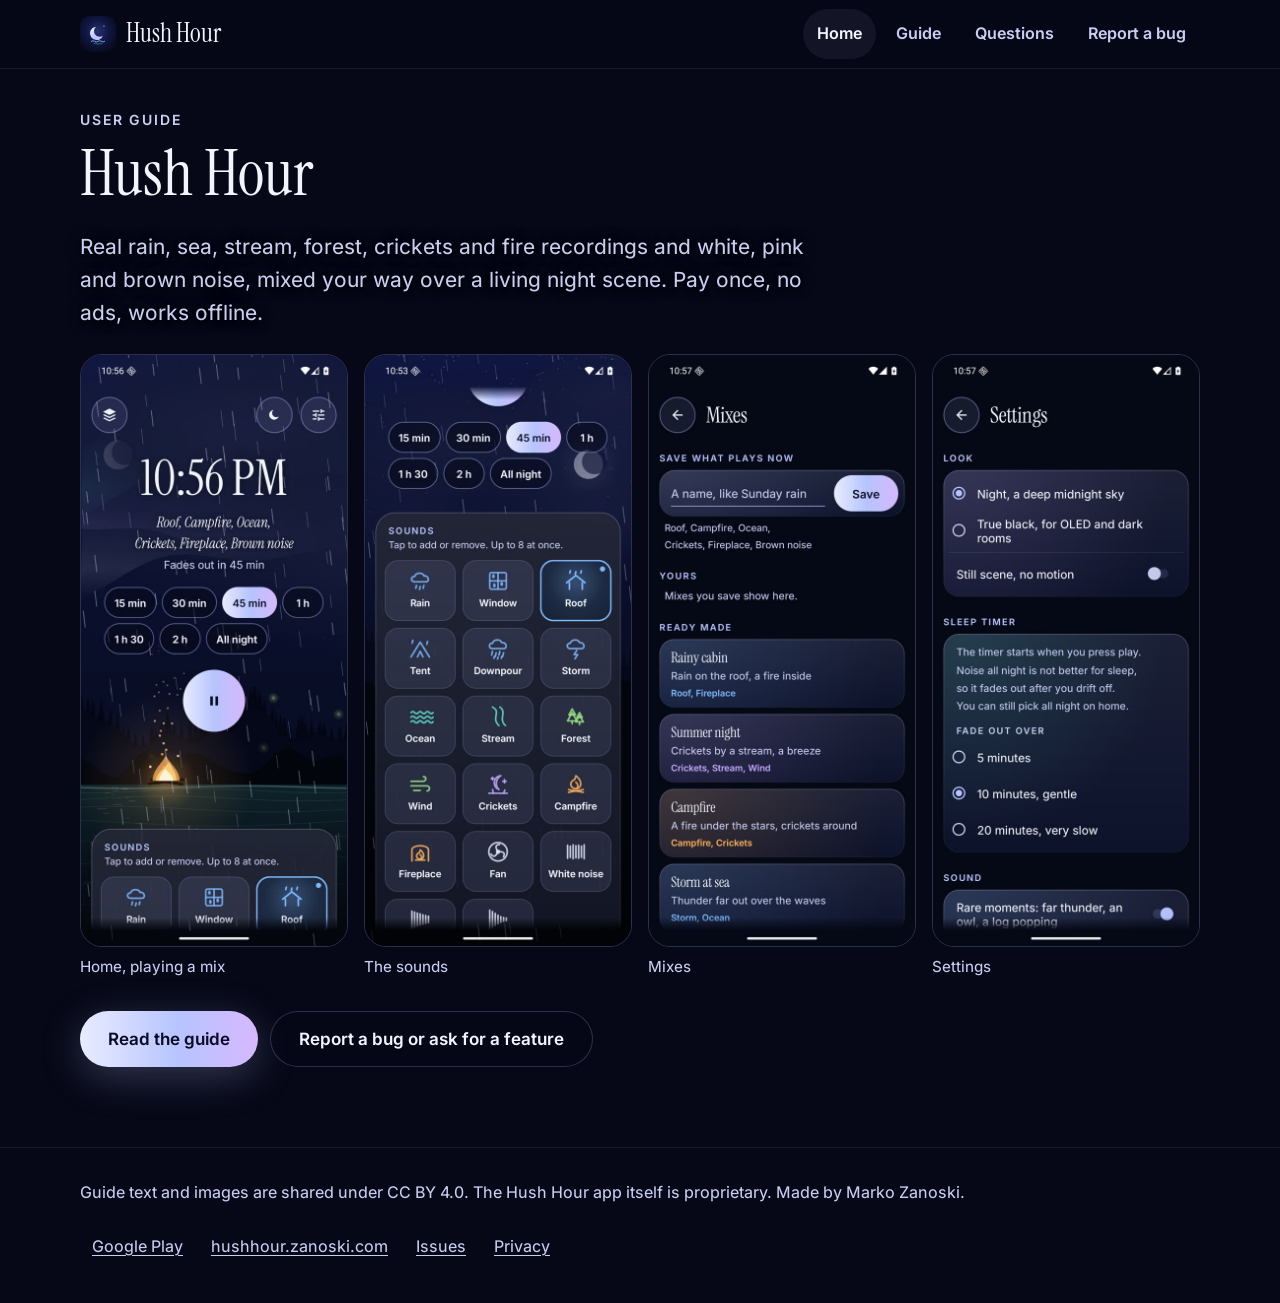
==== docs/index.html @ de9f1a50 "Hush Hour user guide and issue forms" ====
<!doctype html>
<html lang="en">
<head>
<meta charset="utf-8">
<meta name="viewport" content="width=device-width, initial-scale=1, viewport-fit=cover">
<title>Home · Hush Hour user guide</title>
<meta name="description" content="The user guide for Hush Hour, the white noise and sleep sound app for Android.">
<meta name="theme-color" content="#060817">
<meta property="og:title" content="Home · Hush Hour user guide">
<meta property="og:description" content="The user guide for Hush Hour, the white noise and sleep sound app for Android.">
<link rel="icon" href="img/icon.svg" type="image/svg+xml">
<link rel="preload" href="fonts/inter-regular.woff2" as="font" type="font/woff2" crossorigin>
<link rel="preload" href="fonts/instrument-serif.woff2" as="font" type="font/woff2" crossorigin>
<link rel="stylesheet" href="style.css">
</head>
<body>
<a class="skip" href="#main">Skip to content</a>
<header class="bar">
  <div class="wrap">
    <a class="brand" href="index.html"><img src="img/icon.svg" alt="" width="36" height="36"><span>Hush Hour</span></a>
    <nav aria-label="Guide pages"><a href="index.html" aria-current="page">Home</a><a href="guide.html">Guide</a><a href="faq.html">Questions</a><a href="report.html">Report a bug</a></nav>
  </div>
</header>
<main id="main" class="page">
  <div class="wrap">

    <p class="kicker">User guide</p>
    <h1>Hush Hour</h1>
    <p class="lede" style="margin-left:0;text-align:left">Real rain, sea, stream, forest, crickets and fire recordings and white, pink and brown noise, mixed your way over a living night scene. Pay once, no ads, works offline.</p>
    <div class="shots">
      <figure><img src="img/home-playing.jpg" alt="Home while playing: the time, the mix, the timer chips and the pause button over a night scene with a campfire, water and rain." width="540" height="1200" fetchpriority="high"><figcaption>Home, playing a mix</figcaption></figure>
      <figure><img src="img/sounds.jpg" alt="The sound tiles: Rain, Window, Roof, Tent, Downpour, Storm, Ocean, Stream, Forest, Wind, Crickets, Campfire, Fireplace, Fan and White noise." width="540" height="1200" loading="lazy"><figcaption>The sounds</figcaption></figure>
      <figure><img src="img/mixes.jpg" alt="The Mixes page with a box to save the current mix and ready made mixes like Rainy cabin and Summer night." width="540" height="1200" loading="lazy"><figcaption>Mixes</figcaption></figure>
      <figure><img src="img/settings.jpg" alt="Settings: theme, still scene, sleep timer fade." width="540" height="1200" loading="lazy"><figcaption>Settings</figcaption></figure>
    </div>
    <div class="cta" style="justify-content:flex-start">
      <a class="btn main" href="guide.html">Read the guide</a>
      <a class="btn ghost" href="report.html">Report a bug or ask for a feature</a>
    </div>

  </div>
</main>
<footer>
  <div class="wrap">
    <span>Guide text and images are shared under CC BY 4.0. The Hush Hour app itself is proprietary. Made by Marko Zanoski.</span>
    <nav aria-label="Footer"><a href="https://play.google.com/store/apps/details?id=com.zanoshky.hushhour">Google Play</a><a href="https://hushhour.zanoski.com">hushhour.zanoski.com</a><a href="https://github.com/Zanoshky/hush-hour-app/issues">Issues</a><a href="https://hushhour.zanoski.com/privacy">Privacy</a></nav>
  </div>
</footer>
</body>
</html>
---- docs/style.css ----
@font-face { font-family: "Instrument Serif"; src: url(fonts/instrument-serif.woff2) format("woff2"); font-display: swap; }
@font-face { font-family: "Instrument Serif"; font-style: italic; src: url(fonts/instrument-serif-italic.woff2) format("woff2"); font-display: swap; }
@font-face { font-family: Inter; src: url(fonts/inter-regular.woff2) format("woff2"); font-weight: 400; font-display: swap; }
@font-face { font-family: Inter; src: url(fonts/inter-semibold.woff2) format("woff2"); font-weight: 600; font-display: swap; }

/* Night: every text colour is 7:1 or more on the ground it sits on. */
:root {
  --bg: #060817; --top: #101642; --deep: #04050d;
  --text: #f3f4ff; --soft: #c9cdf2; --accent: #b7c4ff;
  --glass: rgba(190, 200, 255, .07); --edge: rgba(180, 190, 255, .22);
  --panel: rgba(8, 10, 30, .86);
  --rain: #7fb8ff; --water: #5fe0d0; --fire: #ffb15c; --woods: #9be38a; --night: #c6a8ff; --noise: #e4e6ff;
  --btn: linear-gradient(90deg, #e9ecff, #b7c4ff 55%, #d6b8ff); --btn-text: #0a0c24;
  --serif: "Instrument Serif", Georgia, "Times New Roman", serif;
  --sans: Inter, system-ui, -apple-system, "Segoe UI", Roboto, sans-serif;
  color-scheme: dark;
}
* { box-sizing: border-box; }
html { background: var(--bg); scroll-behavior: smooth; }
@media (prefers-reduced-motion: reduce) { html { scroll-behavior: auto; } }
body { margin: 0; color: var(--text); font: 400 1.125rem/1.6 var(--sans); background: var(--bg); -webkit-font-smoothing: antialiased; }
img, svg, canvas { display: block; max-width: 100%; }
a { color: var(--accent); text-underline-offset: .2em; }
a:hover { color: var(--text); }
:focus-visible { outline: 3px solid var(--text); outline-offset: 3px; border-radius: 8px; }
.skip { position: absolute; left: -999px; top: 8px; background: var(--text); color: var(--bg); padding: 10px 16px; border-radius: 999px; z-index: 20; }
.skip:focus { left: 12px; }
.wrap { width: min(1120px, 100% - 40px); margin-inline: auto; }

/* The bar */
.bar { position: sticky; top: 0; z-index: 10; background: rgba(6, 8, 23, .72); backdrop-filter: blur(14px); -webkit-backdrop-filter: blur(14px); border-bottom: 1px solid rgba(180, 190, 255, .1); padding-top: env(safe-area-inset-top, 0px); }
.bar .wrap { display: flex; align-items: center; justify-content: space-between; gap: 16px; min-height: 4.25rem; }
.brand { display: flex; align-items: center; gap: 10px; color: var(--text); text-decoration: none; font: 400 1.6rem/1 var(--serif); }
.brand img { width: 2.25rem; height: 2.25rem; border-radius: 9px; }
.bar nav { display: flex; align-items: center; gap: 6px; }
.bar nav a { color: var(--soft); text-decoration: none; padding: 12px 14px; border-radius: 999px; font-weight: 600; font-size: 1rem; min-height: 48px; display: inline-flex; align-items: center; }
.bar nav a:hover { color: var(--text); background: var(--glass); }
.bar nav a.get { background: var(--btn); color: var(--btn-text); padding-inline: 20px; }
@media (max-width: 720px) { .hide-s { display: none !important; } }

/* Hero: the living night scene behind the words */
.hero { position: relative; min-height: min(92vh, 900px); display: grid; align-items: start; overflow: hidden; isolation: isolate; }
.hero canvas { position: absolute; inset: 0; width: 100%; height: 100%; z-index: -1; }
.hero .wrap { padding-block: clamp(48px, 9vh, 110px) 40px; text-align: center; }
.over { margin: 0 0 14px; color: var(--accent); font-weight: 600; letter-spacing: .14em; text-transform: uppercase; font-size: .875rem; text-shadow: 0 0 12px #000; }
h1, h2, h3 { font-family: var(--serif); font-weight: 400; line-height: 1.04; margin: 0; }
.hero h1 { font-size: clamp(3rem, 9vw, 6.6rem); letter-spacing: -.01em; text-shadow: 0 0 30px rgba(0, 0, 0, .7); }
.hero h1 em { color: var(--accent); }
.lede { max-width: 40rem; margin: 22px auto 0; color: var(--text); font-size: clamp(1.1rem, 2.2vw, 1.3rem); text-shadow: 0 0 14px #000, 0 0 4px #000; }
.cta { display: flex; flex-wrap: wrap; gap: 12px; justify-content: center; margin-top: 32px; }
.btn { display: inline-flex; align-items: center; justify-content: center; gap: 10px; min-height: 56px; padding: 14px 28px; border-radius: 999px; font: 600 1.06rem/1.2 var(--sans); text-decoration: none; border: 0; cursor: pointer; }
.btn.main { background: var(--btn); color: var(--btn-text); box-shadow: 0 10px 40px rgba(183, 196, 255, .25); }
.btn.main:hover { color: var(--btn-text); filter: brightness(1.05); }
.btn.ghost { background: rgba(6, 8, 23, .6); color: var(--text); border: 1.5px solid var(--edge); }
.price { margin-top: 16px; color: var(--soft); font-size: 1rem; text-shadow: 0 0 10px #000; }

section { padding-block: clamp(56px, 9vw, 110px); }
.head { max-width: 46rem; margin-bottom: 36px; }
.head h2 { font-size: clamp(2.2rem, 5vw, 3.6rem); }
.head p { color: var(--soft); margin: 14px 0 0; }
.kicker { color: var(--accent); font-weight: 600; letter-spacing: .14em; text-transform: uppercase; font-size: .875rem; margin: 0 0 10px; }

/* Sound previews */
.sounds { display: grid; grid-template-columns: repeat(auto-fill, minmax(min(100%, 200px), 1fr)); gap: 14px; }
.snd { position: relative; display: flex; flex-direction: column; align-items: flex-start; gap: 6px; min-height: 150px; padding: 20px; border-radius: 24px; background: var(--glass); border: 1.5px solid var(--edge); color: var(--text); font: inherit; text-align: left; cursor: pointer; transition: border-color .3s, background .3s, transform .3s; }
.snd:hover { transform: translateY(-2px); border-color: var(--c); }
.snd svg { width: 2.5rem; height: 2.5rem; stroke: var(--c); fill: none; stroke-width: 1.7; stroke-linecap: round; stroke-linejoin: round; margin-bottom: 8px; }
.snd b { font-weight: 600; font-size: 1.1rem; }
.snd span { color: var(--soft); font-size: .98rem; line-height: 1.4; }
.snd .state { position: absolute; top: 18px; right: 18px; width: 34px; height: 34px; border-radius: 50%; display: grid; place-items: center; background: rgba(6, 8, 23, .7); border: 1.5px solid var(--edge); }
.snd .state::before { content: ""; border-left: 9px solid var(--text); border-top: 6px solid transparent; border-bottom: 6px solid transparent; margin-left: 3px; }
.snd[aria-pressed="true"] { background: color-mix(in srgb, var(--c) 14%, #060817); border-color: var(--c); box-shadow: 0 0 40px color-mix(in srgb, var(--c) 22%, transparent); }
.snd[aria-pressed="true"] .state::before { border: 0; width: 10px; height: 12px; margin: 0; border-left: 3.5px solid var(--text); border-right: 3.5px solid var(--text); }
.snd .bar-l { position: absolute; left: 20px; right: 20px; bottom: 12px; height: 3px; border-radius: 3px; background: rgba(180, 190, 255, .12); overflow: hidden; }
.snd .bar-l i { display: block; height: 100%; width: 0; background: var(--c); }
.note-s { color: var(--soft); font-size: 1rem; margin-top: 18px; }

/* Cards */
.grid { display: grid; grid-template-columns: repeat(auto-fit, minmax(min(100%, 300px), 1fr)); gap: 16px; }
.card { background: linear-gradient(180deg, rgba(255, 255, 255, .06), rgba(255, 255, 255, .02)), var(--panel); border: 1px solid var(--edge); border-radius: 26px; padding: 26px; }
.card h3 { font-size: 1.9rem; margin-bottom: 10px; }
.card p { margin: 0; color: var(--soft); }
.card .src { margin-top: 12px; font-size: .95rem; }
.card .big { font: 400 3.4rem/1 var(--serif); color: var(--c, var(--accent)); margin-bottom: 8px; }

/* Compare */
.table { overflow-x: auto; border-radius: 22px; border: 1px solid var(--edge); }
table { border-collapse: collapse; width: 100%; min-width: 620px; background: var(--panel); }
th, td { text-align: left; padding: 16px 18px; border-bottom: 1px solid rgba(180, 190, 255, .1); vertical-align: top; }
th { font-weight: 600; color: var(--accent); font-size: .95rem; letter-spacing: .04em; }
td { color: var(--soft); }
td:first-child { color: var(--text); font-weight: 600; }
tr:last-child td { border-bottom: 0; }
td.yes { color: var(--woods); font-weight: 600; }

/* FAQ */
details { background: var(--panel); border: 1px solid var(--edge); border-radius: 20px; margin-bottom: 12px; }
summary { cursor: pointer; padding: 20px 24px; font-weight: 600; list-style: none; min-height: 48px; }
summary::-webkit-details-marker { display: none; }
summary::after { content: "+"; float: right; color: var(--accent); font-size: 1.4rem; line-height: 1; }
details[open] summary::after { content: "−"; }
details p { margin: 0; padding: 0 24px 22px; color: var(--soft); }

.final { text-align: center; }
.final h2 { font-size: clamp(2.4rem, 6vw, 4.4rem); }

footer { border-top: 1px solid rgba(180, 190, 255, .1); padding: 32px 0 calc(32px + env(safe-area-inset-bottom, 0px)); color: var(--soft); font-size: 1rem; }
footer .wrap { display: flex; flex-wrap: wrap; gap: 16px; justify-content: space-between; align-items: center; }
footer nav { display: flex; flex-wrap: wrap; gap: 4px; }
footer nav a { padding: 12px; min-height: 48px; display: inline-flex; align-items: center; color: var(--soft); }
footer nav a:hover { color: var(--text); }

/* Policy pages */
.doc { padding-block: 48px 80px; }
.doc article { max-width: 46rem; }
.doc h1 { font-size: clamp(2.6rem, 6vw, 3.8rem); margin-bottom: 8px; }
.doc h2 { font-size: 2rem; margin: 40px 0 10px; }
.doc p, .doc li { color: var(--soft); }
.doc strong { color: var(--text); }
.eff { color: var(--accent) !important; }
.mail { color: var(--text); }
.sr { position: absolute; width: 1px; height: 1px; overflow: hidden; clip-path: inset(50%); white-space: nowrap; }
.grid.four { grid-template-columns: repeat(auto-fit, minmax(min(100%, 240px), 1fr)); }
.hero::after { content: ""; position: absolute; left: 0; right: 0; bottom: 0; height: 120px; background: linear-gradient(transparent, var(--bg)); z-index: -1; pointer-events: none; }
/* Big screens get bigger type and a wider page, not more empty air. */
@media (min-width: 2200px) { html { font-size: 140%; } .wrap { width: min(1600px, 100% - 80px); } .sounds { grid-template-columns: repeat(5, 1fr); } }
@media (min-width: 3200px) { html { font-size: 190%; } .wrap { width: min(2200px, 100% - 120px); } }
/* Guide pages */
.page { padding-block: 40px 80px; }
.page h1 { font-size: clamp(2.6rem, 6vw, 4rem); }
.page h2 { font-size: 2.1rem; margin: 44px 0 12px; }
.page h3 { font-size: 1.5rem; margin: 26px 0 8px; }
.page p, .page li, .page dd { color: var(--soft); }
.page strong, .page dt { color: var(--text); font-weight: 600; }
.page dd { margin: 0 0 14px; }
.shots { display: grid; grid-template-columns: repeat(auto-fill, minmax(min(100%, 220px), 1fr)); gap: 16px; margin: 24px 0; }
.shots figure { margin: 0; }
.shots img { border-radius: 22px; border: 1px solid var(--edge); width: 100%; height: auto; }
.shots figcaption { color: var(--soft); font-size: .95rem; margin-top: 8px; }
.bar nav a[aria-current="page"] { color: var(--text); background: var(--glass); }
.card h2.h3 { font-size: 1.9rem; margin: 0 0 10px; }
.page > .wrap > p, .page dd, .page li { max-width: 46rem; }
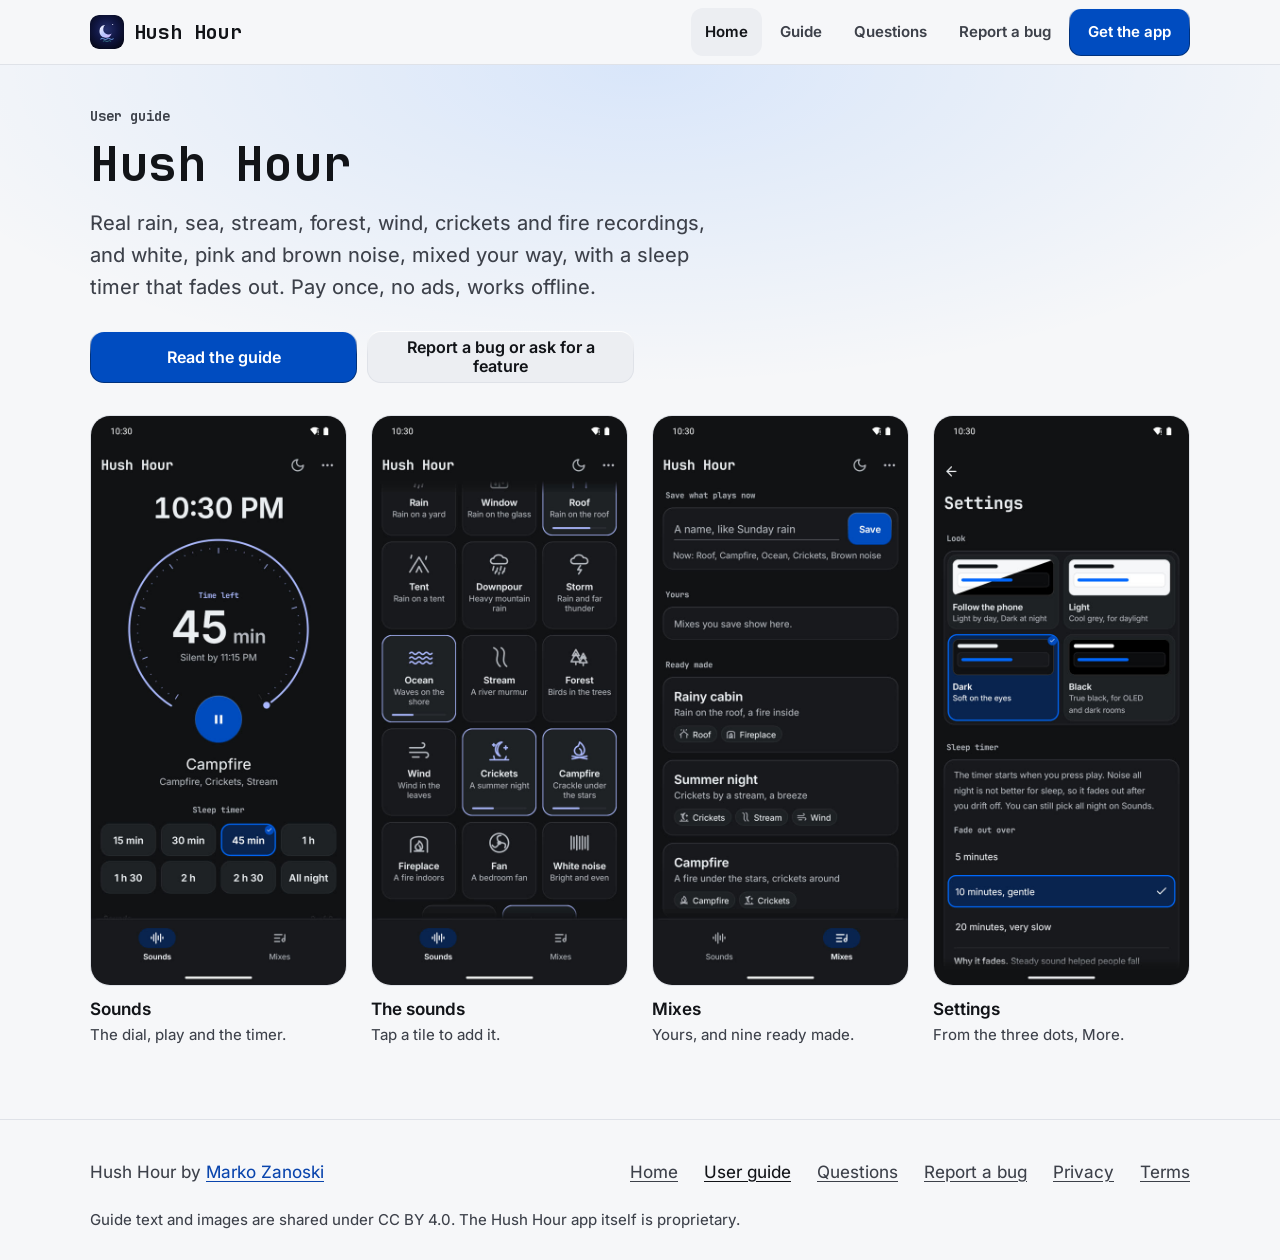
==== commit b1ea59a2: "The guide describes the app as it is now: Sounds and Mixes in a bottom bar, More, four looks The gui" ====
--- a/docs/index.html
+++ b/docs/index.html
@@ -5,45 +5,319 @@
 <meta name="viewport" content="width=device-width, initial-scale=1, viewport-fit=cover">
 <title>Home · Hush Hour user guide</title>
 <meta name="description" content="The user guide for Hush Hour, the white noise and sleep sound app for Android.">
-<meta name="theme-color" content="#060817">
+<meta name="theme-color" content="#f6f7f9" media="(prefers-color-scheme: light)">
+<meta name="theme-color" content="#000000" media="(prefers-color-scheme: dark)">
 <meta property="og:title" content="Home · Hush Hour user guide">
 <meta property="og:description" content="The user guide for Hush Hour, the white noise and sleep sound app for Android.">
 <link rel="icon" href="img/icon.svg" type="image/svg+xml">
+<link rel="preload" href="fonts/jetbrains-mono-bold.woff2" as="font" type="font/woff2" crossorigin>
 <link rel="preload" href="fonts/inter-regular.woff2" as="font" type="font/woff2" crossorigin>
-<link rel="preload" href="fonts/instrument-serif.woff2" as="font" type="font/woff2" crossorigin>
-<link rel="stylesheet" href="style.css">
+<style>:root {
+color-scheme: light dark;
+--zs-fill: #004cc0;
+--zs-on-fill: #ffffff;
+--zs-glow: #0068ff;
+--zs-mono: "JetBrains Mono", ui-monospace, "SF Mono", Menlo, Consolas, monospace;
+--zs-sans: "Inter", system-ui, -apple-system, "Segoe UI", Roboto, sans-serif;
+--zs-fs: 1;
+--zs-type-screen-title: calc(27px * var(--zs-fs));
+--zs-type-app-bar-title: calc(22px * var(--zs-fs));
+--zs-type-pro-headline: calc(22px * var(--zs-fs));
+--zs-type-sheet-title: calc(18px * var(--zs-fs));
+--zs-type-sheet-title-big: calc(22px * var(--zs-fs));
+--zs-type-section-label: calc(13px * var(--zs-fs));
+--zs-type-panel-value: calc(19px * var(--zs-fs));
+--zs-type-number: calc(20px * var(--zs-fs));
+--zs-type-version: calc(17px * var(--zs-fs));
+--zs-type-body: calc(15px * var(--zs-fs));
+--zs-type-key: calc(15px * var(--zs-fs));
+--zs-type-key-main: calc(16px * var(--zs-fs));
+--zs-type-header-key: calc(13px * var(--zs-fs));
+--zs-type-item-name: calc(15px * var(--zs-fs));
+--zs-type-feature-name: calc(15px * var(--zs-fs));
+--zs-type-pitch: calc(14.5px * var(--zs-fs));
+--zs-type-hint: calc(14px * var(--zs-fs));
+--zs-type-small: calc(13.5px * var(--zs-fs));
+--zs-type-feature-line: calc(13px * var(--zs-fs));
+--zs-type-nav-label: calc(12.5px * var(--zs-fs));
+--zs-type-chip: calc(12.5px * var(--zs-fs));
+--zs-type-meta: calc(12.5px * var(--zs-fs));
+--zs-type-axis: calc(12px * var(--zs-fs));
+--zs-r-plate: 16px;
+--zs-r-key: 14px;
+--zs-r-key-focus-inner: 10px;
+--zs-r-header-key: 12px;
+--zs-r-icon-button: 12px;
+--zs-r-row: 12px;
+--zs-r-note: 12px;
+--zs-r-theme-tile: 14px;
+--zs-r-tile-preview: 9px;
+--zs-r-feature-tile: 10px;
+--zs-r-list-icon: 10px;
+--zs-r-sheet-top: 24px;
+--zs-r-grab: 4px;
+--zs-r-pill: 999px;
+--zs-r-chip: 999px;
+--zs-r-switch: 999px;
+--zs-key-h: 52px;
+--zs-header-key-h: 48px;
+--zs-touch: 48px;
+--zs-row-h: 52px;
+--zs-item-h: 56px;
+--zs-nav-item-h: 56px;
+--zs-pill-w: 60px;
+--zs-pill-h: 32px;
+--zs-pro-row-h: 60px;
+--zs-content-max: 1100px;
+--zs-press-ms: 70ms;
+--zs-release-ms: 140ms;
+--zs-look-ms: 250ms;
+--zs-pill-ms: 200ms;
+--zs-s0: 2px;
+--zs-s1: 4px;
+--zs-s2: 6px;
+--zs-s3: 8px;
+--zs-s4: 10px;
+--zs-s5: 12px;
+--zs-s6: 14px;
+--zs-s7: 16px;
+--zs-s8: 18px;
+--zs-s9: 22px;
+--zs-s10: 26px;
+--zs-s11: 28px;
+--zs-s12: 32px;
+--zs-s13: 48px;
+--zs-ground: #f6f7f9;
+--zs-plate: #ffffff;
+--zs-well: #eceef2;
+--zs-line: #dfe2e8;
+--zs-edge: #7b808c;
+--zs-bevel: #ffffff;
+--zs-text: #121418;
+--zs-soft: #3d414a;
+--zs-blue: #0a45ad;
+--zs-on-blue: #ffffff;
+--zs-ok: #0a5530;
+--zs-warn: #5c3a00;
+--zs-bad: #931313;
+--zs-scrim: rgba(18,20,24,.38);
+--zs-chosen: #e8f0ff;
+--zs-on-chosen: #0a3f9e;
+--zs-risky-fill: #fde8e7;
+--zs-risky-text: #8a1010;
+--zs-risky-line: #d42a20;
+--zs-live-dot: #1a7f4b;
+}
+@media (prefers-color-scheme: dark) {
+:root:not([data-look]), :root[data-look="auto"] {
+--zs-ground: #000000;
+--zs-plate: #0d0d10;
+--zs-well: #16171b;
+--zs-line: #24252b;
+--zs-edge: #646771;
+--zs-bevel: #34363e;
+--zs-text: #ffffff;
+--zs-soft: #b6b8c0;
+--zs-blue: #7aaeff;
+--zs-on-blue: #04132e;
+--zs-ok: #6fdc9b;
+--zs-warn: #f2c06b;
+--zs-bad: #ff9d97;
+--zs-scrim: rgba(0,0,0,.6);
+--zs-chosen: #0a2350;
+--zs-on-chosen: #ffffff;
+--zs-risky-fill: #2a0d10;
+--zs-risky-text: #ffb4ae;
+--zs-risky-line: #ff5a4f;
+--zs-live-dot: #3ecf8e;
+}
+}
+:root[data-look="light"] {
+color-scheme: light;
+--zs-ground: #f6f7f9;
+--zs-plate: #ffffff;
+--zs-well: #eceef2;
+--zs-line: #dfe2e8;
+--zs-edge: #7b808c;
+--zs-bevel: #ffffff;
+--zs-text: #121418;
+--zs-soft: #3d414a;
+--zs-blue: #0a45ad;
+--zs-on-blue: #ffffff;
+--zs-ok: #0a5530;
+--zs-warn: #5c3a00;
+--zs-bad: #931313;
+--zs-scrim: rgba(18,20,24,.38);
+--zs-chosen: #e8f0ff;
+--zs-on-chosen: #0a3f9e;
+--zs-risky-fill: #fde8e7;
+--zs-risky-text: #8a1010;
+--zs-risky-line: #d42a20;
+--zs-live-dot: #1a7f4b;
+}
+:root[data-look="dark"] {
+color-scheme: dark;
+--zs-ground: #111215;
+--zs-plate: #18191d;
+--zs-well: #1f2126;
+--zs-line: #2a2c33;
+--zs-edge: #6c707b;
+--zs-bevel: #3a3d46;
+--zs-text: #eceef2;
+--zs-soft: #b5b8c1;
+--zs-blue: #86b6ff;
+--zs-on-blue: #04132e;
+--zs-ok: #6fdc9b;
+--zs-warn: #f2c06b;
+--zs-bad: #ff9d97;
+--zs-scrim: rgba(0,0,0,.55);
+--zs-chosen: #0a2350;
+--zs-on-chosen: #ffffff;
+--zs-risky-fill: #2a0d10;
+--zs-risky-text: #ffb4ae;
+--zs-risky-line: #ff5a4f;
+--zs-live-dot: #3ecf8e;
+}
+:root[data-look="black"] {
+color-scheme: dark;
+--zs-ground: #000000;
+--zs-plate: #0d0d10;
+--zs-well: #16171b;
+--zs-line: #24252b;
+--zs-edge: #646771;
+--zs-bevel: #34363e;
+--zs-text: #ffffff;
+--zs-soft: #b6b8c0;
+--zs-blue: #7aaeff;
+--zs-on-blue: #04132e;
+--zs-ok: #6fdc9b;
+--zs-warn: #f2c06b;
+--zs-bad: #ff9d97;
+--zs-scrim: rgba(0,0,0,.6);
+--zs-chosen: #0a2350;
+--zs-on-chosen: #ffffff;
+--zs-risky-fill: #2a0d10;
+--zs-risky-text: #ffb4ae;
+--zs-risky-line: #ff5a4f;
+--zs-live-dot: #3ecf8e;
+}
+@media (prefers-reduced-motion: reduce) { :root { --zs-press-ms: 0ms; --zs-release-ms: 0ms; --zs-look-ms: 0ms; --zs-pill-ms: 0ms; } }
+@font-face { font-family: Inter; src: url(fonts/inter-regular.woff2) format("woff2"); font-weight: 400; font-display: swap; }
+@font-face { font-family: Inter; src: url(fonts/inter-semibold.woff2) format("woff2"); font-weight: 600; font-display: swap; }
+@font-face { font-family: "JetBrains Mono"; src: url(fonts/jetbrains-mono-bold.woff2) format("woff2"); font-weight: 700; font-display: swap; }
+:root { --hh-live: #353f9e; }
+@media (prefers-color-scheme: dark) { :root:not([data-look]), :root[data-look="auto"] { --hh-live: #aab7ff; } }
+:root[data-look="light"] { --hh-live: #353f9e; }
+:root[data-look="dark"], :root[data-look="black"] { --hh-live: #aab7ff; }
+* { box-sizing: border-box; }
+html { background: var(--zs-ground); scroll-behavior: smooth; -webkit-text-size-adjust: 100%; }
+@media (prefers-reduced-motion: reduce) { html { scroll-behavior: auto; } }
+body { margin: 0; color: var(--zs-text); background: var(--zs-ground); font: 400 1.0625rem/1.6 var(--zs-sans); -webkit-font-smoothing: antialiased; }
+img, svg { display: block; max-width: 100%; }
+a { color: var(--zs-blue); text-underline-offset: .2em; }
+a:hover { text-decoration-thickness: 2px; }
+:focus-visible { outline: 2px solid var(--zs-glow); outline-offset: 3px; border-radius: var(--zs-r-row); }
+.skip { position: absolute; left: -999px; top: 8px; z-index: 20; background: var(--zs-fill); color: var(--zs-on-fill); padding: 12px 18px; border-radius: var(--zs-r-key); font-weight: 600; }
+.skip:focus { left: 12px; }
+.wrap { width: min(var(--zs-content-max), 100% - 40px); margin-inline: auto; }
+h1, h2, .lbl { font-family: var(--zs-mono); font-weight: 700; letter-spacing: 0; margin: 0; }
+h1, h2, h3 { text-wrap: balance; }
+p, li, dd { text-wrap: pretty; }
+h1 { font-size: clamp(2rem, 5.2vw, 3rem); line-height: 1.12; }
+h2 { font-size: clamp(1.375rem, 3vw, 1.75rem); line-height: 1.2; margin: 44px 0 12px; }
+h3, .h3 { font: 600 1.125rem/1.35 var(--zs-sans); margin: 0; }
+.lbl { font-size: .875rem; color: var(--zs-soft); margin: 0 0 10px; }
+p { margin: 0; }
+p + p { margin-top: 12px; }
+.bar { position: sticky; top: 0; z-index: 10; background: var(--zs-ground); border-bottom: 1px solid var(--zs-line); padding-top: env(safe-area-inset-top, 0px); }
+.bar .wrap { display: flex; flex-wrap: wrap; align-items: center; justify-content: space-between; gap: 0 12px; min-height: 64px; padding-block: 8px; }
+.brand { display: flex; align-items: center; gap: 10px; min-height: 48px; color: var(--zs-text); text-decoration: none; font: 700 1.25rem/1 var(--zs-mono); white-space: nowrap; }
+.brand img { width: 34px; height: 34px; border-radius: 9px; }
+.bar nav { display: flex; align-items: center; gap: 4px; }
+.bar nav a { display: inline-flex; align-items: center; min-height: 48px; padding: 0 14px; border-radius: var(--zs-r-row); color: var(--zs-soft); font-weight: 600; font-size: .9375rem; text-decoration: none; white-space: nowrap; }
+.bar nav a:hover, .bar nav a[aria-current] { color: var(--zs-text); background: var(--zs-well); }
+@media (max-width: 760px) { .hide-s { display: none !important; } }
+.key { display: inline-flex; align-items: center; justify-content: center; gap: 10px; min-height: var(--zs-key-h); padding: 0 22px; border-radius: var(--zs-r-key); border: 1px solid transparent; font: 600 1rem/1.2 var(--zs-sans); text-decoration: none; text-align: center; cursor: pointer; transition: transform var(--zs-release-ms) ease, filter var(--zs-release-ms) ease; }
+.key:active { transform: scale(.97); transition-duration: var(--zs-press-ms); }
+.key.filled, .bar nav a.key { color: var(--zs-on-fill); background: linear-gradient(var(--zs-fill), var(--zs-fill)) padding-box, linear-gradient(to bottom, rgba(255,255,255,.32), color-mix(in srgb, var(--zs-fill) 65%, #000) 45%) border-box; }
+.key.filled:hover, .bar nav a.key:hover { color: var(--zs-on-fill); filter: brightness(1.08); }
+.bar nav a.key { min-height: 48px; padding: 0 18px; border-radius: var(--zs-r-header-key); }
+.key.tonal { color: var(--zs-text); background: linear-gradient(var(--zs-well), var(--zs-well)) padding-box, linear-gradient(to bottom, var(--zs-bevel), var(--zs-line) 45%) border-box; }
+.keys { display: grid; gap: 10px; margin-top: 28px; max-width: 34rem; }
+@media (min-width: 35em) { .keys { grid-auto-flow: column; grid-auto-columns: minmax(0, 1fr); } }
+.plate { background: var(--zs-plate); border: 1px solid var(--zs-line); border-radius: var(--zs-r-plate); box-shadow: 0 1px 0 var(--zs-bevel) inset; }
+.page { position: relative; isolation: isolate; padding-block: 40px 72px; }
+.page::before { content: ""; position: absolute; inset: 0 0 auto; height: 320px; z-index: -1; pointer-events: none; background: radial-gradient(60% 100% at 50% 0%, color-mix(in srgb, var(--zs-glow) 12%, transparent), transparent); }
+.lede { margin-top: 16px; max-width: 40rem; color: var(--zs-soft); font-size: clamp(1.0625rem, 1.8vw, 1.25rem); }
+.doc { max-width: 46rem; overflow-wrap: break-word; }
+.doc p, .doc li { color: var(--zs-soft); }
+.doc strong, .doc b { color: var(--zs-text); font-weight: 600; }
+.doc ul, .doc ol { padding-left: 1.3em; }
+.doc li + li { margin-top: 6px; }
+dl.rows { margin: 16px 0 0; padding: 4px 0; }
+dl.rows > div { padding: 14px 18px; }
+dl.rows > div + div { border-top: 1px solid var(--zs-line); }
+dl.rows dt { font-weight: 600; color: var(--zs-text); }
+dl.rows dd { margin: 2px 0 0; color: var(--zs-soft); }
+.with-shot { display: grid; grid-template-columns: minmax(0, 1fr); gap: 24px; align-items: start; }
+@media (min-width: 840px) { .with-shot { grid-template-columns: minmax(0, 1fr) 260px; gap: 56px; } .with-shot > figure { position: sticky; top: 88px; margin-top: 44px; } }
+figure { margin: 0; }
+figure img { width: 100%; height: auto; aspect-ratio: 9 / 20; border-radius: 20px; border: 1px solid var(--zs-line); background: var(--zs-plate); }
+.with-shot > figure { max-width: 260px; }
+figcaption { margin-top: 10px; font-weight: 600; }
+figcaption span { display: block; font-weight: 400; color: var(--zs-soft); font-size: .9375rem; }
+.shots { display: grid; gap: 16px; grid-template-columns: repeat(2, minmax(0, 1fr)); margin: 32px 0 0; padding: 0; list-style: none; }
+@media (min-width: 840px) { .shots { grid-template-columns: repeat(4, minmax(0, 1fr)); gap: 24px; } }
+.cards { display: grid; gap: 12px; margin-top: 24px; }
+@media (min-width: 840px) { .cards { grid-template-columns: 1fr 1fr; } }
+.card { padding: 22px; display: flex; flex-direction: column; gap: 6px; }
+.card p { color: var(--zs-soft); }
+.card .key { margin-top: auto; align-self: start; }
+.card p:last-of-type { margin-bottom: 14px; }
+.mail { color: var(--zs-text); }
+.sr { position: absolute; width: 1px; height: 1px; overflow: hidden; clip-path: inset(50%); white-space: nowrap; }
+footer { border-top: 1px solid var(--zs-line); padding: 28px 0 calc(28px + env(safe-area-inset-bottom, 0px)); color: var(--zs-soft); }
+footer .wrap { display: flex; flex-wrap: wrap; gap: 12px 24px; justify-content: space-between; align-items: center; }
+footer nav { display: flex; flex-wrap: wrap; gap: 2px; margin-inline: -12px; }
+footer nav a { display: inline-flex; align-items: center; min-height: 48px; padding: 0 12px; color: var(--zs-soft); border-radius: var(--zs-r-row); }
+footer nav a:hover, footer nav a[aria-current] { color: var(--zs-text); }
+footer .lic { flex-basis: 100%; font-size: .9375rem; }
+@media (min-width: 2200px) { html { font-size: 130%; } .wrap { width: min(1600px, 100% - 96px); } }
+@media (min-width: 3200px) { html { font-size: 180%; } .wrap { width: min(2400px, 100% - 160px); } }
+@media (prefers-reduced-motion: reduce) { .key { transition: none; } .key:active { transform: none; } }</style>
 </head>
 <body>
 <a class="skip" href="#main">Skip to content</a>
 <header class="bar">
   <div class="wrap">
-    <a class="brand" href="index.html"><img src="img/icon.svg" alt="" width="36" height="36"><span>Hush Hour</span></a>
-    <nav aria-label="Guide pages"><a href="index.html" aria-current="page">Home</a><a href="guide.html">Guide</a><a href="faq.html">Questions</a><a href="report.html">Report a bug</a></nav>
+    <a class="brand" href="index.html"><img src="img/icon.svg" alt="" width="34" height="34"><span>Hush Hour</span></a>
+    <nav aria-label="Guide pages"><a class="hide-s" href="index.html" aria-current="page">Home</a><a class="hide-s" href="guide.html">Guide</a><a class="hide-s" href="faq.html">Questions</a><a class="hide-s" href="report.html">Report a bug</a><a class="key" href="https://play.google.com/store/apps/details?id=com.zanoshky.hushhour">Get the app</a></nav>
   </div>
 </header>
 <main id="main" class="page">
   <div class="wrap">
 
-    <p class="kicker">User guide</p>
+    <p class="lbl">User guide</p>
     <h1>Hush Hour</h1>
-    <p class="lede" style="margin-left:0;text-align:left">Real rain, sea, stream, forest, crickets and fire recordings and white, pink and brown noise, mixed your way over a living night scene. Pay once, no ads, works offline.</p>
-    <div class="shots">
-      <figure><img src="img/home-playing.jpg" alt="Home while playing: the time, the mix, the timer chips and the pause button over a night scene with a campfire, water and rain." width="540" height="1200" fetchpriority="high"><figcaption>Home, playing a mix</figcaption></figure>
-      <figure><img src="img/sounds.jpg" alt="The sound tiles: Rain, Window, Roof, Tent, Downpour, Storm, Ocean, Stream, Forest, Wind, Crickets, Campfire, Fireplace, Fan and White noise." width="540" height="1200" loading="lazy"><figcaption>The sounds</figcaption></figure>
-      <figure><img src="img/mixes.jpg" alt="The Mixes page with a box to save the current mix and ready made mixes like Rainy cabin and Summer night." width="540" height="1200" loading="lazy"><figcaption>Mixes</figcaption></figure>
-      <figure><img src="img/settings.jpg" alt="Settings: theme, still scene, sleep timer fade." width="540" height="1200" loading="lazy"><figcaption>Settings</figcaption></figure>
+    <p class="lede">Real rain, sea, stream, forest, wind, crickets and fire recordings, and white, pink and brown noise, mixed your way, with a sleep timer that fades out. Pay once, no ads, works offline.</p>
+    <div class="keys">
+      <a class="key filled" href="guide.html">Read the guide</a>
+      <a class="key tonal" href="report.html">Report a bug or ask for a feature</a>
     </div>
-    <div class="cta" style="justify-content:flex-start">
-      <a class="btn main" href="guide.html">Read the guide</a>
-      <a class="btn ghost" href="report.html">Report a bug or ask for a feature</a>
-    </div>
+    <ul class="shots">
+      <li><figure><img src="img/home-playing.jpg" alt="Sounds while playing: the time, the sleep timer dial with 45 minutes left and Silent by 11:15 PM, the pause key, the mix name and the timer chips, with Sounds and Mixes in the bar at the foot." width="540" height="1200" fetchpriority="high"><figcaption>Sounds<span>The dial, play and the timer.</span></figcaption></figure></li>
+      <li><figure><img src="img/sounds.jpg" alt="The sound tiles on Sounds: Rain, Window, Roof, Tent, Downpour, Storm, Ocean, Stream, Forest, Wind, Crickets, Campfire, Fireplace, Fan and White noise. The five in the mix are lit." width="540" height="1200" loading="lazy" decoding="async"><figcaption>The sounds<span>Tap a tile to add it.</span></figcaption></figure></li>
+      <li><figure><img src="img/mixes.jpg" alt="Mixes: a box to name and save what plays now, your own mixes, then ready made ones like Rainy cabin, Summer night and Campfire." width="540" height="1200" loading="lazy" decoding="async"><figcaption>Mixes<span>Yours, and nine ready made.</span></figcaption></figure></li>
+      <li><figure><img src="img/settings.jpg" alt="Settings: the four look tiles, Follow the phone, Light, Dark and Black, then the sleep timer fade." width="540" height="1200" loading="lazy" decoding="async"><figcaption>Settings<span>From the three dots, More.</span></figcaption></figure></li>
+    </ul>
 
   </div>
 </main>
 <footer>
   <div class="wrap">
-    <span>Guide text and images are shared under CC BY 4.0. The Hush Hour app itself is proprietary. Made by Marko Zanoski.</span>
-    <nav aria-label="Footer"><a href="https://play.google.com/store/apps/details?id=com.zanoshky.hushhour">Google Play</a><a href="https://hushhour.zanoski.com">hushhour.zanoski.com</a><a href="https://github.com/Zanoshky/hush-hour-app/issues">Issues</a><a href="https://hushhour.zanoski.com/privacy">Privacy</a></nav>
+    <span>Hush Hour by <a href="https://zanoski.com">Marko Zanoski</a></span>
+    <nav aria-label="Footer"><a href="https://hushhour.zanoski.com">Home</a><a href="index.html" aria-current="page">User guide</a><a href="faq.html">Questions</a><a href="report.html">Report a bug</a><a href="https://hushhour.zanoski.com/privacy">Privacy</a><a href="https://hushhour.zanoski.com/terms">Terms</a></nav>
+    <p class="lic">Guide text and images are shared under CC BY 4.0. The Hush Hour app itself is proprietary.</p>
   </div>
 </footer>
 </body>
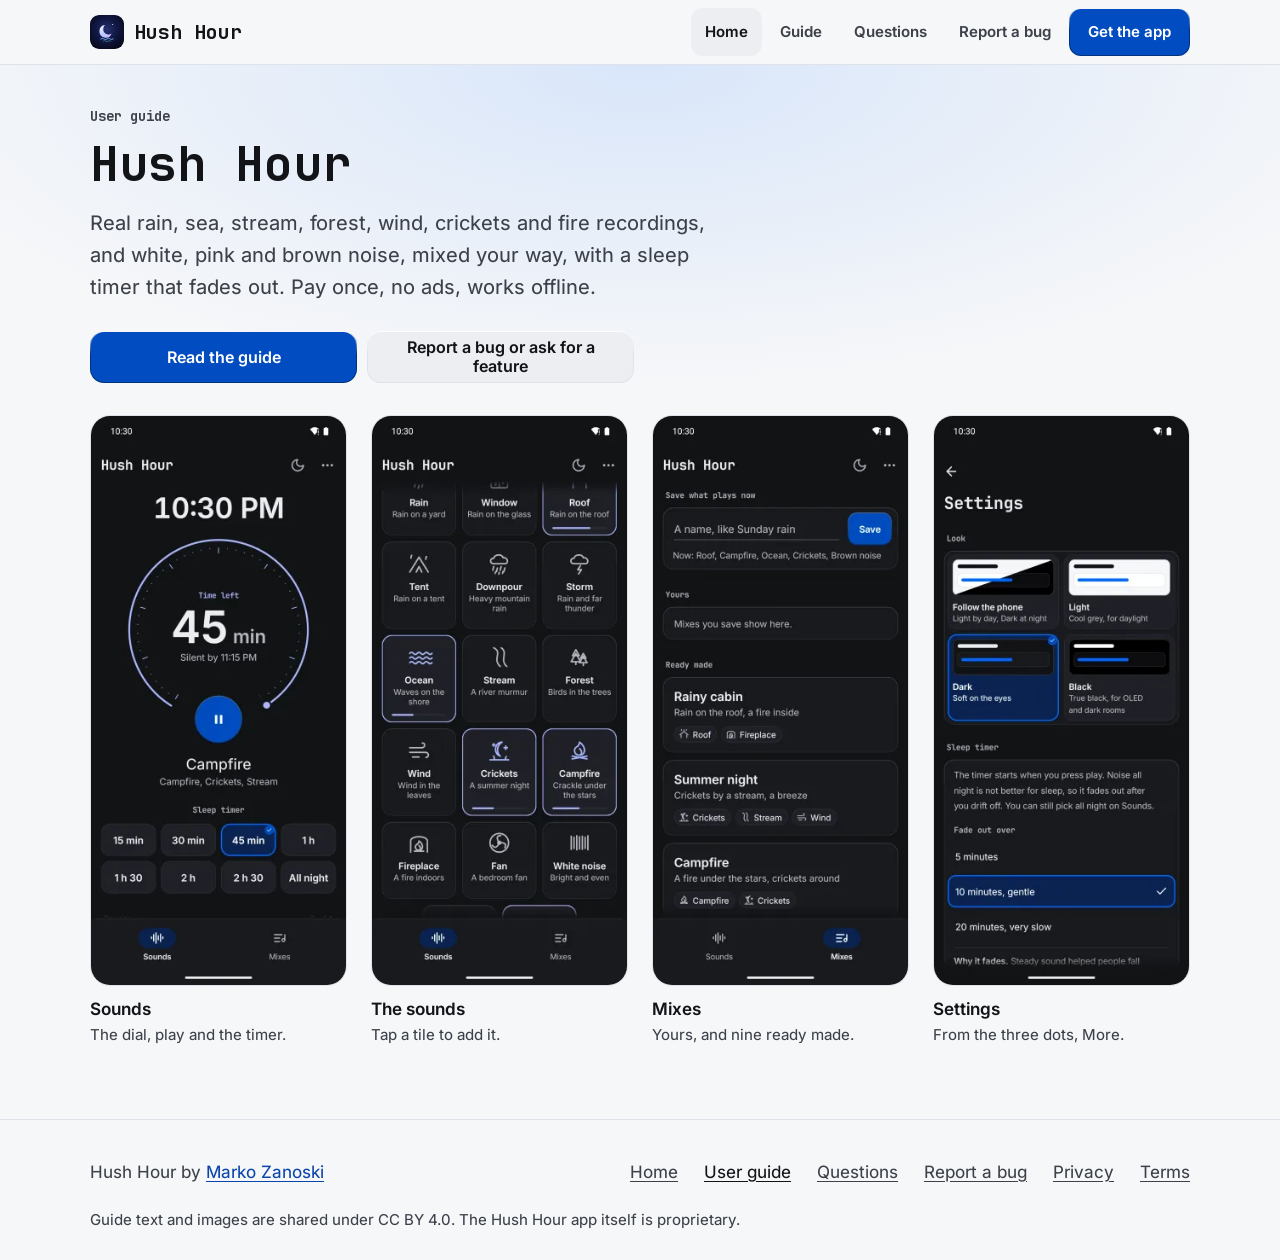
==== commit 989278ce: "Guide pictures load as small webp with a srcset: the home page drops from 352 KB to 173 KB on a phon" ====
--- a/docs/index.html
+++ b/docs/index.html
@@ -305,10 +305,10 @@
       <a class="key tonal" href="report.html">Report a bug or ask for a feature</a>
     </div>
     <ul class="shots">
-      <li><figure><img src="img/home-playing.jpg" alt="Sounds while playing: the time, the sleep timer dial with 45 minutes left and Silent by 11:15 PM, the pause key, the mix name and the timer chips, with Sounds and Mixes in the bar at the foot." width="540" height="1200" fetchpriority="high"><figcaption>Sounds<span>The dial, play and the timer.</span></figcaption></figure></li>
-      <li><figure><img src="img/sounds.jpg" alt="The sound tiles on Sounds: Rain, Window, Roof, Tent, Downpour, Storm, Ocean, Stream, Forest, Wind, Crickets, Campfire, Fireplace, Fan and White noise. The five in the mix are lit." width="540" height="1200" loading="lazy" decoding="async"><figcaption>The sounds<span>Tap a tile to add it.</span></figcaption></figure></li>
-      <li><figure><img src="img/mixes.jpg" alt="Mixes: a box to name and save what plays now, your own mixes, then ready made ones like Rainy cabin, Summer night and Campfire." width="540" height="1200" loading="lazy" decoding="async"><figcaption>Mixes<span>Yours, and nine ready made.</span></figcaption></figure></li>
-      <li><figure><img src="img/settings.jpg" alt="Settings: the four look tiles, Follow the phone, Light, Dark and Black, then the sleep timer fade." width="540" height="1200" loading="lazy" decoding="async"><figcaption>Settings<span>From the three dots, More.</span></figcaption></figure></li>
+      <li><figure><img src="img/home-playing.jpg" srcset="img/home-playing-300.webp 300w, img/home-playing-540.webp 540w" sizes="(min-width: 840px) 260px, 45vw" alt="Sounds while playing: the time, the sleep timer dial with 45 minutes left and Silent by 11:15 PM, the pause key, the mix name and the timer chips, with Sounds and Mixes in the bar at the foot." width="540" height="1200" fetchpriority="high"><figcaption>Sounds<span>The dial, play and the timer.</span></figcaption></figure></li>
+      <li><figure><img src="img/sounds.jpg" srcset="img/sounds-300.webp 300w, img/sounds-540.webp 540w" sizes="(min-width: 840px) 260px, 45vw" alt="The sound tiles on Sounds: Rain, Window, Roof, Tent, Downpour, Storm, Ocean, Stream, Forest, Wind, Crickets, Campfire, Fireplace, Fan and White noise. The five in the mix are lit." width="540" height="1200" loading="lazy" decoding="async"><figcaption>The sounds<span>Tap a tile to add it.</span></figcaption></figure></li>
+      <li><figure><img src="img/mixes.jpg" srcset="img/mixes-300.webp 300w, img/mixes-540.webp 540w" sizes="(min-width: 840px) 260px, 45vw" alt="Mixes: a box to name and save what plays now, your own mixes, then ready made ones like Rainy cabin, Summer night and Campfire." width="540" height="1200" loading="lazy" decoding="async"><figcaption>Mixes<span>Yours, and nine ready made.</span></figcaption></figure></li>
+      <li><figure><img src="img/settings.jpg" srcset="img/settings-300.webp 300w, img/settings-540.webp 540w" sizes="(min-width: 840px) 260px, 45vw" alt="Settings: the four look tiles, Follow the phone, Light, Dark and Black, then the sleep timer fade." width="540" height="1200" loading="lazy" decoding="async"><figcaption>Settings<span>From the three dots, More.</span></figcaption></figure></li>
     </ul>
 
   </div>
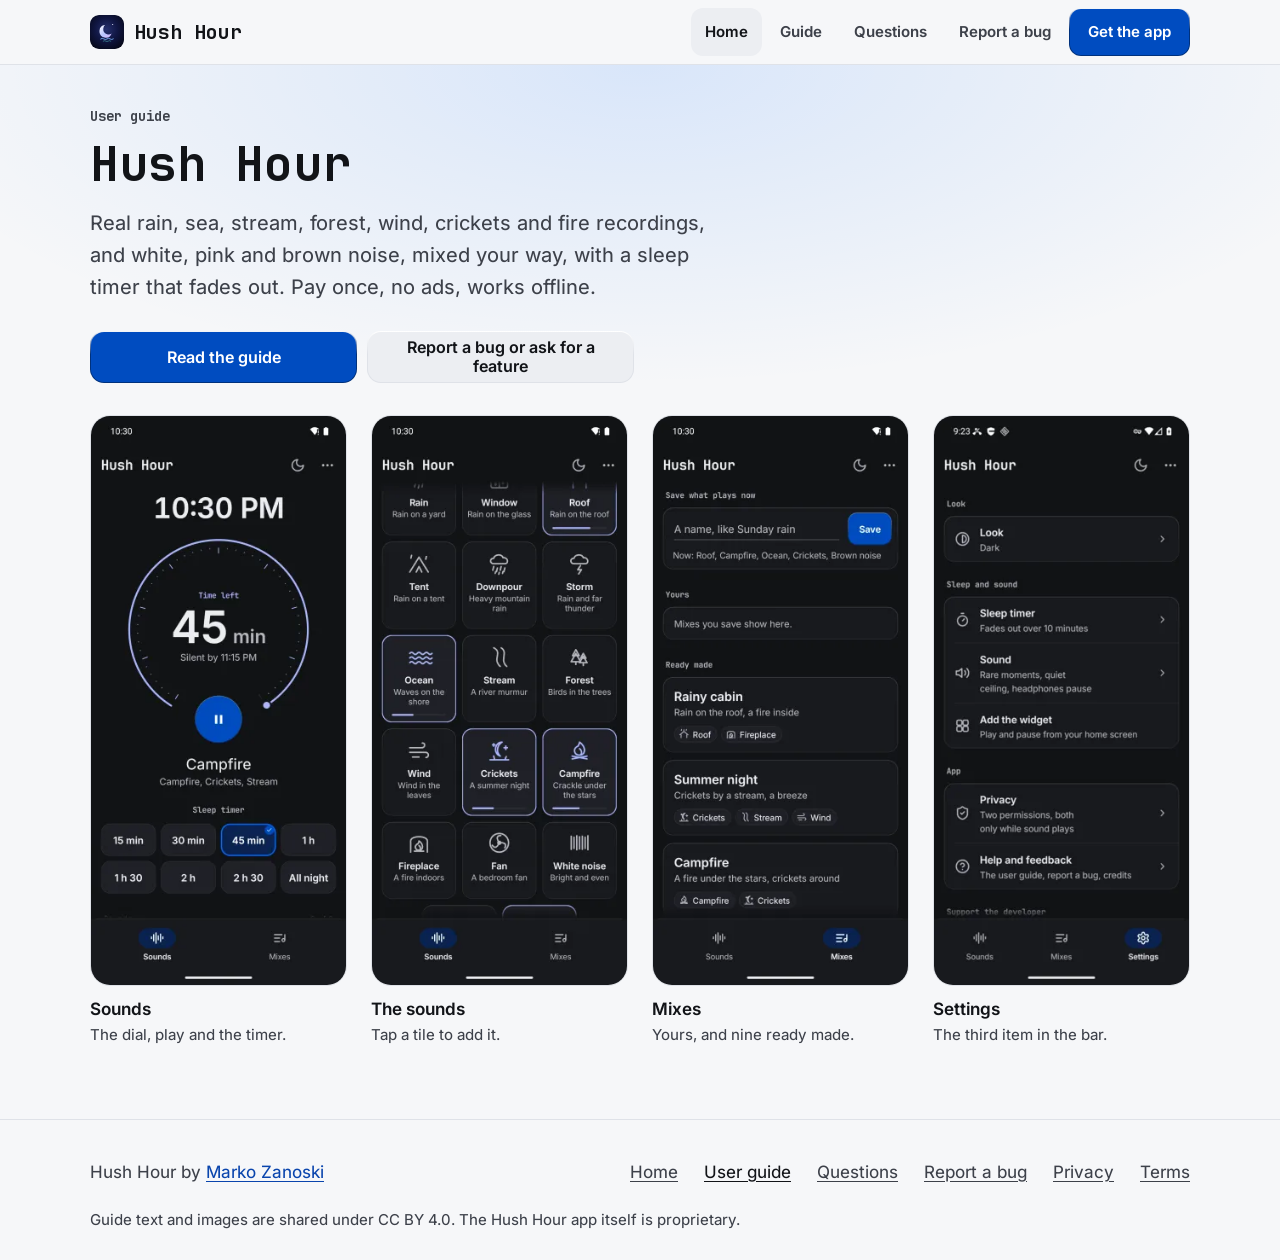
==== commit 0b393963: "The guide shows Settings as the third item of the bar, a hub of cards with small pages More now hold" ====
--- a/docs/index.html
+++ b/docs/index.html
@@ -308,7 +308,7 @@
       <li><figure><img src="img/home-playing.jpg" srcset="img/home-playing-300.webp 300w, img/home-playing-540.webp 540w" sizes="(min-width: 840px) 260px, 45vw" alt="Sounds while playing: the time, the sleep timer dial with 45 minutes left and Silent by 11:15 PM, the pause key, the mix name and the timer chips, with Sounds and Mixes in the bar at the foot." width="540" height="1200" fetchpriority="high"><figcaption>Sounds<span>The dial, play and the timer.</span></figcaption></figure></li>
       <li><figure><img src="img/sounds.jpg" srcset="img/sounds-300.webp 300w, img/sounds-540.webp 540w" sizes="(min-width: 840px) 260px, 45vw" alt="The sound tiles on Sounds: Rain, Window, Roof, Tent, Downpour, Storm, Ocean, Stream, Forest, Wind, Crickets, Campfire, Fireplace, Fan and White noise. The five in the mix are lit." width="540" height="1200" loading="lazy" decoding="async"><figcaption>The sounds<span>Tap a tile to add it.</span></figcaption></figure></li>
       <li><figure><img src="img/mixes.jpg" srcset="img/mixes-300.webp 300w, img/mixes-540.webp 540w" sizes="(min-width: 840px) 260px, 45vw" alt="Mixes: a box to name and save what plays now, your own mixes, then ready made ones like Rainy cabin, Summer night and Campfire." width="540" height="1200" loading="lazy" decoding="async"><figcaption>Mixes<span>Yours, and nine ready made.</span></figcaption></figure></li>
-      <li><figure><img src="img/settings.jpg" srcset="img/settings-300.webp 300w, img/settings-540.webp 540w" sizes="(min-width: 840px) 260px, 45vw" alt="Settings: the four look tiles, Follow the phone, Light, Dark and Black, then the sleep timer fade." width="540" height="1200" loading="lazy" decoding="async"><figcaption>Settings<span>From the three dots, More.</span></figcaption></figure></li>
+      <li><figure><img src="img/settings.jpg" srcset="img/settings-300.webp 300w, img/settings-540.webp 540w" sizes="(min-width: 840px) 260px, 45vw" alt="Settings: cards of rows, Look, Sleep and sound with Sleep timer, Sound and Add the widget, then App with Privacy and Help and feedback, each saying what is set now." width="540" height="1200" loading="lazy" decoding="async"><figcaption>Settings<span>The third item in the bar.</span></figcaption></figure></li>
     </ul>
 
   </div>
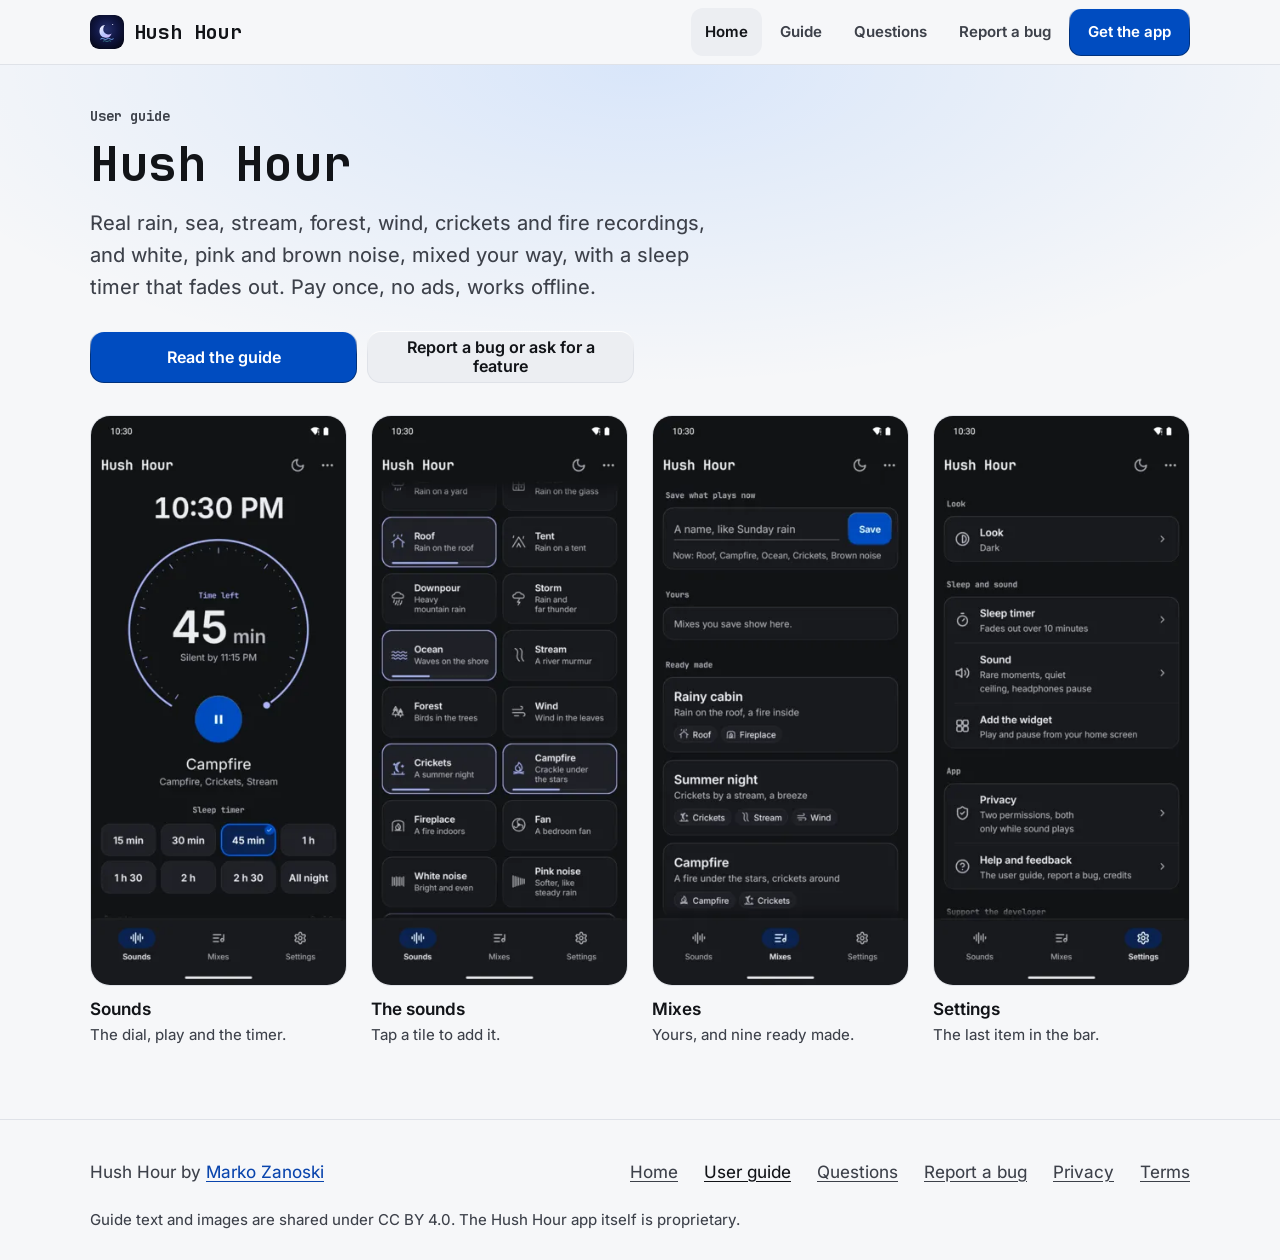
==== commit f1172e06: "The guide says Settings is the last item in the bar, gives the new support line, and shows fresh scr" ====
--- a/docs/index.html
+++ b/docs/index.html
@@ -305,10 +305,10 @@
       <a class="key tonal" href="report.html">Report a bug or ask for a feature</a>
     </div>
     <ul class="shots">
-      <li><figure><img src="img/home-playing.jpg" srcset="img/home-playing-300.webp 300w, img/home-playing-540.webp 540w" sizes="(min-width: 840px) 260px, 45vw" alt="Sounds while playing: the time, the sleep timer dial with 45 minutes left and Silent by 11:15 PM, the pause key, the mix name and the timer chips, with Sounds and Mixes in the bar at the foot." width="540" height="1200" fetchpriority="high"><figcaption>Sounds<span>The dial, play and the timer.</span></figcaption></figure></li>
-      <li><figure><img src="img/sounds.jpg" srcset="img/sounds-300.webp 300w, img/sounds-540.webp 540w" sizes="(min-width: 840px) 260px, 45vw" alt="The sound tiles on Sounds: Rain, Window, Roof, Tent, Downpour, Storm, Ocean, Stream, Forest, Wind, Crickets, Campfire, Fireplace, Fan and White noise. The five in the mix are lit." width="540" height="1200" loading="lazy" decoding="async"><figcaption>The sounds<span>Tap a tile to add it.</span></figcaption></figure></li>
+      <li><figure><img src="img/home-playing.jpg" srcset="img/home-playing-300.webp 300w, img/home-playing-540.webp 540w" sizes="(min-width: 840px) 260px, 45vw" alt="Sounds while playing: the time, the sleep timer dial with 45 minutes left and Silent by 11:15 PM, the pause key, the mix name and the timer chips, with Sounds, Mixes and Settings in the bar at the foot." width="540" height="1200" fetchpriority="high"><figcaption>Sounds<span>The dial, play and the timer.</span></figcaption></figure></li>
+      <li><figure><img src="img/sounds.jpg" srcset="img/sounds-300.webp 300w, img/sounds-540.webp 540w" sizes="(min-width: 840px) 260px, 45vw" alt="The sound tiles on Sounds: Rain, Window, Roof, Tent, Downpour, Storm, Ocean, Stream, Forest, Wind, Crickets, Campfire, Fireplace, Fan, White noise and Pink noise. The five in the mix are lit." width="540" height="1200" loading="lazy" decoding="async"><figcaption>The sounds<span>Tap a tile to add it.</span></figcaption></figure></li>
       <li><figure><img src="img/mixes.jpg" srcset="img/mixes-300.webp 300w, img/mixes-540.webp 540w" sizes="(min-width: 840px) 260px, 45vw" alt="Mixes: a box to name and save what plays now, your own mixes, then ready made ones like Rainy cabin, Summer night and Campfire." width="540" height="1200" loading="lazy" decoding="async"><figcaption>Mixes<span>Yours, and nine ready made.</span></figcaption></figure></li>
-      <li><figure><img src="img/settings.jpg" srcset="img/settings-300.webp 300w, img/settings-540.webp 540w" sizes="(min-width: 840px) 260px, 45vw" alt="Settings: cards of rows, Look, Sleep and sound with Sleep timer, Sound and Add the widget, then App with Privacy and Help and feedback, each saying what is set now." width="540" height="1200" loading="lazy" decoding="async"><figcaption>Settings<span>The third item in the bar.</span></figcaption></figure></li>
+      <li><figure><img src="img/settings.jpg" srcset="img/settings-300.webp 300w, img/settings-540.webp 540w" sizes="(min-width: 840px) 260px, 45vw" alt="Settings: cards of rows, Look, Sleep and sound with Sleep timer, Sound and Add the widget, then App with Privacy and Help and feedback, each saying what is set now." width="540" height="1200" loading="lazy" decoding="async"><figcaption>Settings<span>The last item in the bar.</span></figcaption></figure></li>
     </ul>
 
   </div>
